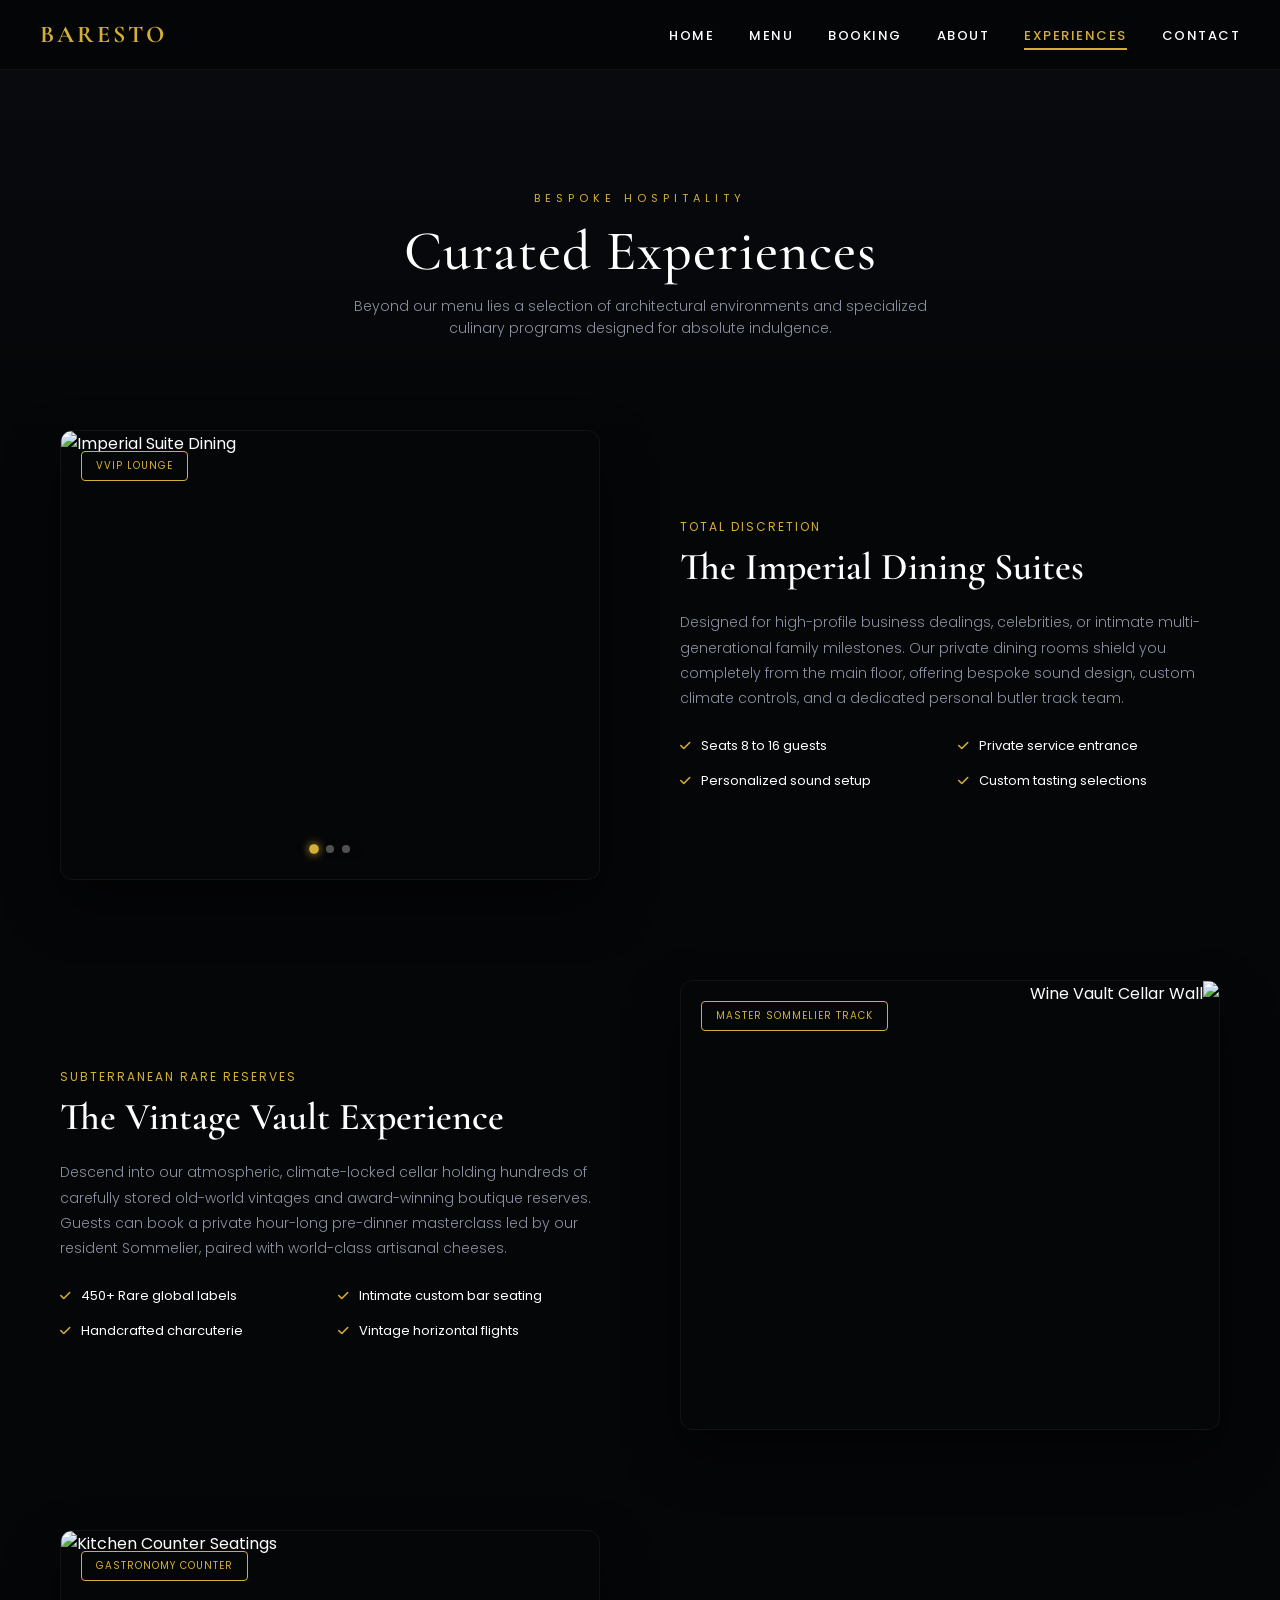
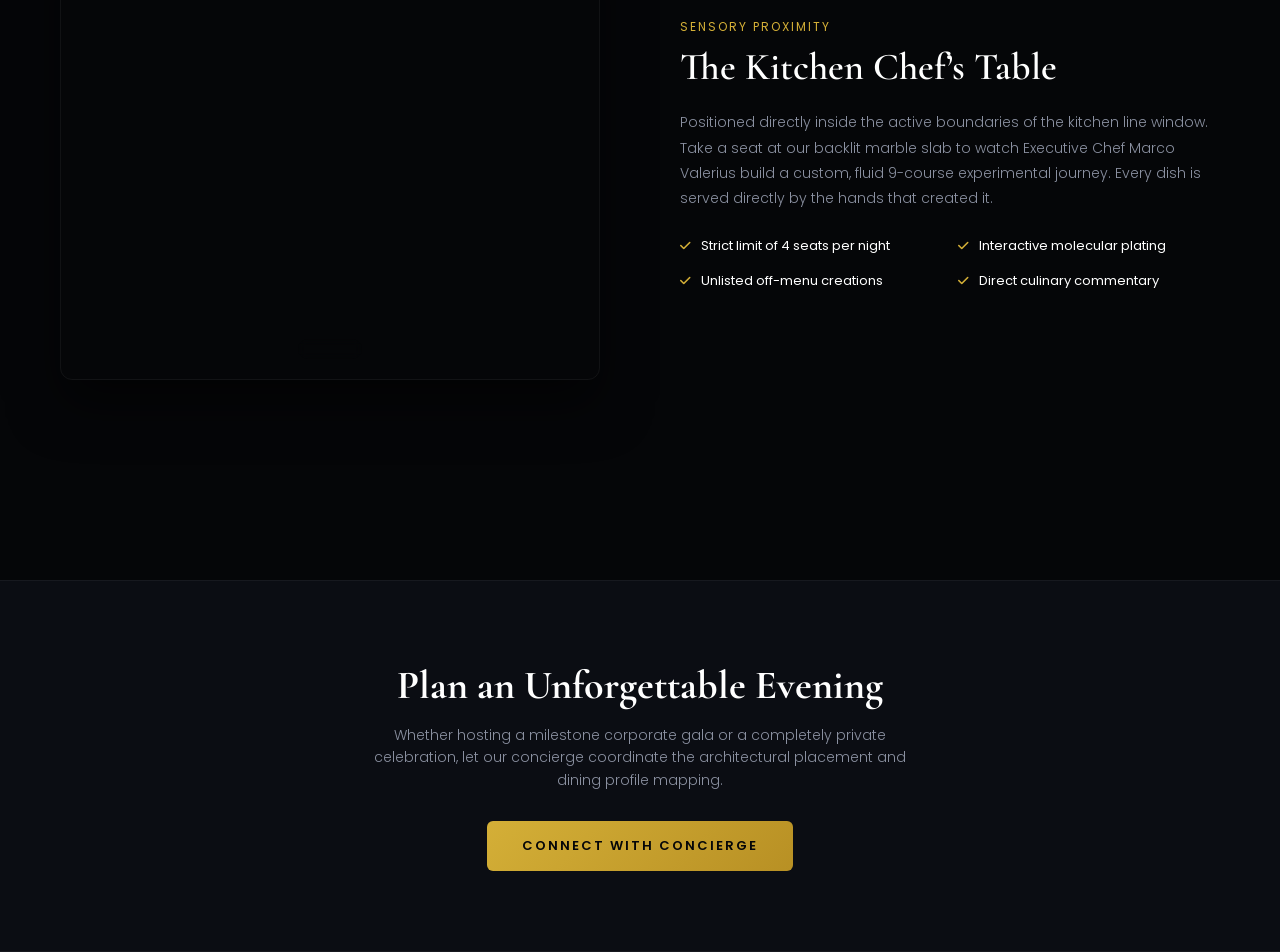
==== experiences.html @ 28021bef "Fix: Organized architecture into css and js folders" ====
<!DOCTYPE html>
<html lang="en">
<head>
    <meta charset="UTF-8">
    <meta name="viewport" content="width=device-width, initial-scale=1.0">
    <title>BARESTO | Curated Experiences & Private Venues</title>
    <link rel="stylesheet" href="css/style.css">
    <link href="https://fonts.googleapis.com/css2?family=Cormorant+Garamond:wght@400;500;600;700&family=Poppins:wght@300;400;500;600&display=swap" rel="stylesheet">
    <link rel="stylesheet" href="https://cdnjs.cloudflare.com/ajax/libs/font-awesome/6.5.0/css/all.min.css">
    
    <style>
        :root {
            --gold: #d4af37;
            --gold-dark: #b89024;
            --dark-bg: #050608;
            --card-bg: #10121a;
            --text-gray: #8a90a0;
            --border-color: rgba(255, 255, 255, 0.05);
        }

        * { margin: 0; padding: 0; box-sizing: border-box; }
        body { background-color: var(--dark-bg); font-family: 'Poppins', sans-serif; color: #ffffff; overflow-x: hidden; }

        /* ===== GLOBAL NAVIGATION BAR ===== */
        .luxury-navbar {
            position: fixed;
            top: 0; left: 0; width: 100%;
            padding: 20px 40px;
            display: flex; justify-content: space-between; align-items: center;
            background: rgba(5, 6, 8, 0.95);
            backdrop-filter: blur(10px);
            border-bottom: 1px solid var(--border-color);
            z-index: 100;
        }
        .logo {
            font-family: 'Cormorant Garamond', serif;
            font-size: 24px; font-weight: 700; letter-spacing: 3px;
            color: var(--gold); text-transform: uppercase; text-decoration: none;
        }
        .nav-links { display: flex; gap: 35px; list-style: none; }
        .nav-links a {
            color: #ffffff; text-decoration: none; font-size: 13px;
            letter-spacing: 1.5px; text-transform: uppercase; transition: color 0.3s;
        }
        .nav-links a:hover, .nav-links a.active { color: var(--gold); }

        /* ===== EXPERIENCES HERO BANNER ===== */
        .exp-hero {
            padding: 190px 20px 90px 20px;
            text-align: center;
            background: linear-gradient(to bottom, rgba(16, 18, 26, 0.4), var(--dark-bg));
        }
        .exp-hero span { color: var(--gold); font-size: 11px; text-transform: uppercase; letter-spacing: 5px; display: block; margin-bottom: 10px; }
        .exp-hero h1 { font-family: 'Cormorant Garamond', serif; font-size: 56px; font-weight: 500; letter-spacing: 1px; }
        .exp-hero p { color: var(--text-gray); font-size: 14px; max-width: 600px; margin: 10px auto 0 auto; line-height: 1.6; font-weight: 300; }

        /* ===== VENUES GRAPH MATRIX AREA ===== */
        .exp-showcase-container { max-width: 1200px; margin: 0 auto; padding: 0 20px 100px 20px; }
        
        .exp-row { display: grid; grid-template-columns: 1fr 1fr; gap: 80px; align-items: center; margin-bottom: 100px; }
        .exp-row:nth-child(even) { direction: rtl; } 
        .exp-row:nth-child(even) .exp-text-block { direction: ltr; } 

        /* ===== INDEPENDENT AUTO CAROUSEL PLATFORM LAYOUT ===== */
        .mini-carousel-container { 
            position: relative; 
            border-radius: 12px; 
            overflow: hidden; 
            border: 1px solid var(--border-color); 
            box-shadow: 0 25px 50px rgba(0,0,0,0.5); 
            width: 100%;
            height: 450px;
        }
        
        .carousel-track { width: 100%; height: 100%; position: relative; }
        
        .slide-item {
            position: absolute; top: 0; left: 0; width: 100%; height: 100%;
            object-fit: cover; opacity: 0; visibility: hidden;
            transition: opacity 0.8s cubic-bezier(0.25, 0.46, 0.45, 0.94), visibility 0.8s;
            z-index: 1;
        }
        .slide-item.active { opacity: 1; visibility: visible; z-index: 2; }
        
        .exp-meta-badge { 
            position: absolute; top: 20px; left: 20px; 
            background: rgba(5,6,8,0.9); border: 1px solid var(--gold); 
            color: var(--gold); font-size: 10px; text-transform: uppercase; 
            padding: 6px 14px; border-radius: 4px; letter-spacing: 1px; z-index: 5;
        }

        .carousel-dots-group {
            position: absolute; bottom: 20px; left: 50%; transform: translateX(-50%);
            z-index: 5; display: flex; gap: 8px; background: rgba(5, 6, 8, 0.4);
            padding: 6px 12px; border-radius: 20px; backdrop-filter: blur(4px);
        }
        .indicator-dot { width: 8px; height: 8px; background: rgba(255, 255, 255, 0.3); border-radius: 50%; cursor: pointer; transition: all 0.3s; }
        .indicator-dot.active { background: var(--gold); transform: scale(1.2); box-shadow: 0 0 8px var(--gold); }

        /* ===== CONTENT TEXT STYLING ===== */
        .exp-text-block span { color: var(--gold); font-size: 12px; text-transform: uppercase; letter-spacing: 2px; display: block; margin-bottom: 8px; }
        .exp-text-block h2 { font-family: 'Cormorant Garamond', serif; font-size: 38px; font-weight: 600; margin-bottom: 20px; }
        .exp-text-block p { color: var(--text-gray); font-size: 14px; line-height: 1.8; margin-bottom: 25px; font-weight: 300; }
        
        .exp-features-list { list-style: none; display: grid; grid-template-columns: 1fr 1fr; gap: 15px; }
        .exp-features-list li { font-size: 13px; color: #ffffff; display: flex; align-items: center; gap: 10px; }
        .exp-features-list li i { color: var(--gold); font-size: 12px; }

        /* ===== CONCIERGE BANNER ===== */
        .concierge-cta-banner { background: #0b0d13; border-top: 1px solid var(--border-color); border-bottom: 1px solid var(--border-color); padding: 80px 20px; text-align: center; }
        .concierge-cta-banner h2 { font-family: 'Cormorant Garamond', serif; font-size: 40px; margin-bottom: 15px; }
        .concierge-cta-banner p { color: var(--text-gray); font-size: 14px; max-width: 550px; margin: 0 auto 30px auto; font-weight: 300; line-height: 1.6; }
        .concierge-btn { display: inline-block; background: linear-gradient(135deg, var(--gold), var(--gold-dark)); color: #050608; text-decoration: none; padding: 15px 35px; border-radius: 6px; font-size: 13px; font-weight: 600; text-transform: uppercase; letter-spacing: 2px; transition: all 0.3s ease; }
        .concierge-btn:hover { transform: translateY(-3px); box-shadow: 0 10px 25px rgba(212,175,55,0.3); }

        @media (max-width: 992px) {
            .exp-row, .exp-row:nth-child(even) { grid-template-columns: 1fr; gap: 40px; direction: ltr; }
            .mini-carousel-container { height: 350px; }
        }
    </style>
</head>
<body>

    <nav class="luxury-navbar">
        <a href="home.html" class="logo">BARESTO</a>
        <ul class="nav-links">
            <li><a href="home.html">Home</a></li>
            <li><a href="menu.html">Menu</a></li>
            <li><a href="booking.html">Booking</a></li>
            <li><a href="about.html">About</a></li>
            <li><a href="experiences.html" class="active">Experiences</a></li>
            <li><a href="contact.html">Contact</a></li>
        </ul>
    </nav>

    <header class="exp-hero">
        <span>Bespoke Hospitality</span>
        <h1>Curated Experiences</h1>
        <p>Beyond our menu lies a selection of architectural environments and specialized culinary programs designed for absolute indulgence.</p>
    </header>

    <main class="exp-showcase-container">
        
        <div class="exp-row" id="rowSuite">
            <div class="mini-carousel-container" data-speed="3000">
                <div class="carousel-track">
                    <img src="https://images.unsplash.com/photo-1543007630-9710e4a00a20?q=80&w=600" alt="Imperial Suite Dining" class="slide-item active">
                    <img src="https://images.unsplash.com/photo-1517248135467-4c7edcad34c4?q=80&w=600" alt="Imperial Suite Lounge Area" class="slide-item">
                    <img src="https://images.unsplash.com/photo-1578474846511-04ba529f0b88?q=80&w=600" alt="Imperial Suite Butler Station" class="slide-item">
                </div>
                <div class="carousel-dots-group">
                    <span class="indicator-dot active"></span>
                    <span class="indicator-dot"></span>
                    <span class="indicator-dot"></span>
                </div>
                <div class="exp-meta-badge">VVIP Lounge</div>
            </div>
            <div class="exp-text-block">
                <span>Total Discretion</span>
                <h2>The Imperial Dining Suites</h2>
                <p>Designed for high-profile business dealings, celebrities, or intimate multi-generational family milestones. Our private dining rooms shield you completely from the main floor, offering bespoke sound design, custom climate controls, and a dedicated personal butler track team.</p>
                <ul class="exp-features-list">
                    <li><i class="fa-solid fa-check"></i> Seats 8 to 16 guests</li>
                    <li><i class="fa-solid fa-check"></i> Private service entrance</li>
                    <li><i class="fa-solid fa-check"></i> Personalized sound setup</li>
                    <li><i class="fa-solid fa-check"></i> Custom tasting selections</li>
                </ul>
            </div>
        </div>

        <div class="exp-row" id="rowVault">
            <div class="mini-carousel-container" data-speed="3200">
                <div class="carousel-track">
                    <img src="https://images.unsplash.com/photo-1560624052-449f5ddf0c31?q=80&w=600&auto=format&fit=crop" alt="Wine Vault Cellar Wall" class="slide-item active">
                    <img src="https://images.unsplash.com/photo-1528255671579-01b9e182ed1d?q=80&w=600&auto=format&fit=crop" alt="Wine Pouring Close-up" class="slide-item">
                    <img src="https://images.unsplash.com/photo-1510812431401-41d2bd2722f3?q=80&w=600&auto=format&fit=crop" alt="Wine Tasting Setup" class="slide-item">
                </div>
                <div class="carousel-dots-group">
                    <span class="indicator-dot active"></span>
                    <span class="indicator-dot"></span>
                    <span class="indicator-dot"></span>
                </div>
                <div class="exp-meta-badge">Master Sommelier Track</div>
            </div>
            <div class="exp-text-block">
                <span>Subterranean Rare Reserves</span>
                <h2>The Vintage Vault Experience</h2>
                <p>Descend into our atmospheric, climate-locked cellar holding hundreds of carefully stored old-world vintages and award-winning boutique reserves. Guests can book a private hour-long pre-dinner masterclass led by our resident Sommelier, paired with world-class artisanal cheeses.</p>
                <ul class="exp-features-list">
                    <li><i class="fa-solid fa-check"></i> 450+ Rare global labels</li>
                    <li><i class="fa-solid fa-check"></i> Intimate custom bar seating</li>
                    <li><i class="fa-solid fa-check"></i> Handcrafted charcuterie</li>
                    <li><i class="fa-solid fa-check"></i> Vintage horizontal flights</li>
                </ul>
            </div>
        </div>

        <div class="exp-row" id="rowChef">
            <div class="mini-carousel-container" data-speed="3400">
                <div class="carousel-track">
                    <img src="https://images.unsplash.com/photo-1559339352-11d035aa65de?q=80&w=600" alt="Kitchen Counter Seatings" class="slide-item active">
                    <img src="https://images.unsplash.com/photo-1600565193348-f74bd3c7ccdf?q=80&w=600" alt="Chef Preparing Plating" class="slide-item">
                    <img src="https://images.unsplash.com/photo-1577219491135-ce391730fb2c?q=80&w=600" alt="Finishing Fine Dining Details" class="slide-item">
                </div>
                <div class="carousel-dots-group">
                    <span class="indicator-dot active"></span>
                    <span class="indicator-dot"></span>
                    <span class="indicator-dot"></span>
                </div>
                <div class="exp-meta-badge">Gastronomy Counter</div>
            </div>
            <div class="exp-text-block">
                <span>Sensory Proximity</span>
                <h2>The Kitchen Chef’s Table</h2>
                <p>Positioned directly inside the active boundaries of the kitchen line window. Take a seat at our backlit marble slab to watch Executive Chef Marco Valerius build a custom, fluid 9-course experimental journey. Every dish is served directly by the hands that created it.</p>
                <ul class="exp-features-list">
                    <li><i class="fa-solid fa-check"></i> Strict limit of 4 seats per night</li>
                    <li><i class="fa-solid fa-check"></i> Interactive molecular plating</li>
                    <li><i class="fa-solid fa-check"></i> Unlisted off-menu creations</li>
                    <li><i class="fa-solid fa-check"></i> Direct culinary commentary</li>
                </ul>
            </div>
        </div>

    </main>

    <section class="concierge-cta-banner">
        <h2>Plan an Unforgettable Evening</h2>
        <p>Whether hosting a milestone corporate gala or a completely private celebration, let our concierge coordinate the architectural placement and dining profile mapping.</p>
        <a href="contact.html" class="concierge-btn">Connect With Concierge</a>
    </section>

    <script>
        document.addEventListener("DOMContentLoaded", function() {
            const containerModules = document.querySelectorAll('.mini-carousel-container');

            containerModules.forEach((box) => {
                const trackSlides = box.querySelectorAll('.slide-item');
                const paginationDots = box.querySelectorAll('.indicator-dot');
                const loopSpeed = parseInt(box.getAttribute('data-speed')) || 3000;
                
                let activeTrackIndex = 0;
                let lifecycleTimer = null;

                function transitionToNextSlide() {
                    trackSlides[activeTrackIndex].classList.remove('active');
                    paginationDots[activeTrackIndex].classList.remove('active');

                    activeTrackIndex = (activeTrackIndex + 1) % trackSlides.length;

                    trackSlides[activeTrackIndex].classList.add('active');
                    paginationDots[activeTrackIndex].classList.add('active');
                }

                function initiateCycleLoop() {
                    if (!lifecycleTimer) {
                        lifecycleTimer = setInterval(transitionToNextSlide, loopSpeed);
                    }
                }

                function haltCycleLoop() {
                    if (lifecycleTimer) {
                        clearInterval(lifecycleTimer);
                        lifecycleTimer = null;
                    }
                }

                // Bind Event listeners for hover management
                box.addEventListener('mouseenter', haltCycleLoop);
                box.addEventListener('mouseleave', initiateCycleLoop);

                // Initialize Click Actions on Dot Indicators
                paginationDots.forEach((dot, clickIndex) => {
                    dot.addEventListener('click', () => {
                        haltCycleLoop();
                        
                        trackSlides[activeTrackIndex].classList.remove('active');
                        paginationDots[activeTrackIndex].classList.remove('active');

                        activeTrackIndex = clickIndex;

                        trackSlides[activeTrackIndex].classList.add('active');
                        paginationDots[activeTrackIndex].classList.add('active');
                        
                        initiateCycleLoop();
                    });
                });

                // Fire up engine instance
                initiateCycleLoop();
            });
        });
    </script>
</body>
</html>
---- css/style.css ----
:root {
    --gold: #D4AF37;
    --gold-light: #F7E27C;
    --dark: #0B0C10;
    --dark2: #12141A;
    --text: #F5F5F5;
    --gray: #B8B8B8;
}

* {
    margin: 0;
    padding: 0;
    box-sizing: border-box;
    font-family: 'Poppins', sans-serif;
}

html {
    scroll-behavior: smooth;
}

body {
    background: var(--dark);
    color: var(--text);
    overflow-x: hidden;
}

/* ===== FIXED REALISTIC NAVBAR ===== */
.main-header {
    position: fixed;
    top: 0;
    left: 0;
    width: 100%;
    z-index: 1000;
    background: rgba(11, 12, 16, 0.75);
    backdrop-filter: blur(20px);
    -webkit-backdrop-filter: blur(20px);
    border-bottom: 1px solid rgba(255, 255, 255, 0.06);
    transition: all 0.4s ease;
}

.navbar {
    display: flex;
    justify-content: space-between;
    align-items: center;
    max-width: 1400px;
    margin: 0 auto;
    padding: 15px 40px;
}

.logo {
    font-family: 'Great Vibes', cursive;
    font-size: 38px;
    color: var(--gold);
    letter-spacing: 1px;
    text-decoration: none;
}

.nav-links {
    display: flex;
    gap: 35px;
    list-style: none;
}

.nav-links a {
    text-decoration: none;
    color: var(--gray);
    font-size: 13px;
    font-weight: 500;
    text-transform: uppercase;
    letter-spacing: 1.5px;
    position: relative;
    transition: color 0.3s ease;
}

.nav-links a:hover, .nav-links a.active {
    color: var(--gold);
}

.nav-links a::after {
    content: '';
    position: absolute;
    left: 0;
    bottom: -5px;
    width: 0;
    height: 2px;
    background: var(--gold);
    transition: width 0.3s ease;
}

.nav-links a:hover::after, .nav-links a.active::after {
    width: 100%;
}

.nav-icons {
    display: flex;
    align-items: center;
    gap: 25px;
}

.icon-link {
    color: var(--text);
    font-size: 16px;
    transition: transform 0.3s ease, color 0.3s ease;
}

.icon-link:hover {
    color: var(--gold);
    transform: translateY(-2px);
}

/* SEARCH FIELD UPGRADE */
.search-group {
    display: flex;
    align-items: center;
    position: relative;
}

.search-input {
    height: 38px;
    width: 180px;
    padding: 0 15px 0 38px;
    background: rgba(255, 255, 255, 0.05);
    border: 1px solid rgba(255, 255, 255, 0.1);
    border-radius: 30px;
    color: white;
    font-size: 12px;
    transition: all 0.3s ease;
}

.search-input:focus {
    width: 240px;
    border-color: var(--gold);
    background: rgba(255, 255, 255, 0.09);
    outline: none;
}

.search-icon {
    position: absolute;
    left: 14px;
    fill: var(--gray);
    width: 14px;
    height: 14px;
    pointer-events: none;
}

/* ===== HIGH-END AUTOMATIC SLIDER SYSTEM ===== */
.hero-slider {
    position: relative;
    width: 100%;
    height: 100vh;
    overflow: hidden;
    background: #000;
}

.slide {
    position: absolute;
    inset: 0;
    background-size: cover;
    background-position: center;
    display: flex;
    align-items: center;
    justify-content: center;
    z-index: 1;
    opacity: 0;
    /* Luxury, seamless slow dissolve curve execution */
    transform: scale(1.08);
    transition: transform 1.8s ease-in-out, opacity 1.5s ease-in-out;
}

/* Structural activation variables */
.slide.active {
    z-index: 2;
    opacity: 1;
    transform: scale(1);
}

.hero-content {
    text-align: center;
    max-width: 900px;
    padding: 0 20px;
}

/* Sequential element entry animation paths */
.hero-content h3, 
.hero-content h1, 
.hero-content p, 
.hero-content .buttons {
    opacity: 0;
    transform: translateY(30px);
    transition: transform 1.2s cubic-bezier(0.25, 1, 0.5, 1), 
                opacity 1.2s cubic-bezier(0.25, 1, 0.5, 1);
}

.slide.active .hero-content h3 { opacity: 1; transform: translateY(0); transition-delay: 0.4s; }
.slide.active .hero-content h1 { opacity: 1; transform: translateY(0); transition-delay: 0.6s; }
.slide.active .hero-content p  { opacity: 1; transform: translateY(0); transition-delay: 0.8s; }
.slide.active .buttons         { opacity: 1; transform: translateY(0); transition-delay: 1s; }

/* HERO CTA BUTTON PARAMETERS */
/* ===== FIXED HERO CTA BUTTONS & CONTAINER LAYOUT ===== */
.buttons {
    display: flex;
    justify-content: center;
    gap: 20px;
    margin-top: 25px; /* Clean, professional spacing right under the description paragraph */
}

.btn {
    padding: 14px 36px;
    border-radius: 30px;
    text-decoration: none;
    font-size: 13px;
    font-weight: 600;
    text-transform: uppercase;
    letter-spacing: 1px;
    transition: all 0.3s ease;
    display: inline-block; /* Ensures correct padding rendering inside the flex row container */
}

.btn.primary {
    background: linear-gradient(135deg, var(--gold), var(--gold-light));
    color: #000;
}

.btn.primary:hover {
    transform: translateY(-3px);
    box-shadow: 0 10px 20px rgba(212,175,55,0.3);
}

.btn.secondary {
    border: 1px solid var(--gold);
    color: #fff;
}

.btn.secondary:hover {
    background: var(--gold);
    color: #000;
    transform: translateY(-3px);
}

/* ===== SIGNATURE MENU PREVIEW ===== */
.menu-section {
    padding: 100px 40px;
    text-align: center;
    background: var(--dark2);
}

.section-title {
    font-family: 'Cormorant Garamond', serif;
    font-size: 42px;
    color: var(--gold);
    margin-bottom: 5px;
}

.section-subtitle {
    color: var(--gray);
    font-size: 15px;
    margin-bottom: 50px;
    font-style: italic;
}

.menu-grid {
    display: grid;
    grid-template-columns: repeat(auto-fit, minmax(300px, 1fr));
    gap: 30px;
    max-width: 1200px;
    margin: 0 auto;
}

/* REFINED INTERACTIVE MENU CARD SYSTEM */
.card {
    background: #181b24;
    border-radius: 15px;
    overflow: hidden;
    border: 1px solid rgba(255,255,255,0.03);
    box-shadow: 0 15px 35px rgba(0,0,0,0.4);
    cursor: pointer;
    transition: transform 0.4s cubic-bezier(0.165, 0.84, 0.44, 1), border-color 0.4s ease;
}

.card-img-wrapper {
    position: relative;
    width: 100%;
    height: 240px;
    overflow: hidden;
}

.card-img-wrapper img {
    width: 100%;
    height: 100%;
    object-fit: cover;
    transition: transform 0.6s ease;
}

.img-overlay {
    position: absolute;
    inset: 0;
    background: rgba(0,0,0,0.4);
    display: flex;
    justify-content: center;
    align-items: center;
    opacity: 0;
    color: #fff;
    font-size: 20px;
    transition: opacity 0.3s ease;
}

.card:hover {
    transform: translateY(-8px);
    border-color: var(--gold);
}

.card:hover .card-img-wrapper img {
    transform: scale(1.08);
}

.card:hover .img-overlay {
    opacity: 1;
}

.card-body {
    padding: 25px;
    text-align: left;
}

.card-body h3 {
    font-size: 20px;
    color: #fff;
    margin-bottom: 8px;
    font-weight: 500;
}

.card-body p {
    font-size: 13px;
    color: var(--gray);
    line-height: 1.5;
    margin-bottom: 15px;
}

.card-body span {
    font-size: 18px;
    font-weight: 600;
    color: var(--gold);
}

/* ===== FLOATING RESERVE CTA KEY BUTTON ===== */
.book-btn {
    position: fixed;
    bottom: 30px;
    right: 30px;
    background: linear-gradient(135deg, var(--gold), var(--gold-light));
    color: black;
    padding: 14px 28px;
    border-radius: 50px;
    font-size: 13px;
    font-weight: 600;
    text-transform: uppercase;
    letter-spacing: 0.5px;
    cursor: pointer;
    box-shadow: 0 10px 30px rgba(212,175,55,0.3);
    transition: all 0.3s cubic-bezier(0.175, 0.885, 0.32, 1.275);
    z-index: 99;
}

.book-btn:hover {
    transform: scale(1.06) translateY(-2px);
}

/* ===== RESERVATION BOX MODAL LAYER ===== */
.overlay {
    position: fixed;
    inset: 0;
    background: rgba(0,0,0,0.7);
    backdrop-filter: blur(8px);
    -webkit-backdrop-filter: blur(8px);
    opacity: 0;
    visibility: hidden;
    transition: all 0.4s ease;
    z-index: 1001;
}

.overlay.active {
    opacity: 1;
    visibility: visible;
}

.modal {
    position: fixed;
    top: 50%;
    left: 50%;
    transform: translate(-50%, -45%) scale(0.9);
    background: #14171f;
    border: 1px solid rgba(212,175,55,0.2);
    padding: 40px;
    width: 100%;
    max-width: 420px;
    border-radius: 20px;
    box-shadow: 0 25px 50px rgba(0,0,0,0.6);
    opacity: 0;
    visibility: hidden;
    transition: all 0.4s cubic-bezier(0.165, 0.84, 0.44, 1);
    z-index: 1002;
    text-align: center;
}

.modal.active {
    opacity: 1;
    visibility: visible;
    transform: translate(-50%, -50%) scale(1);
}

.modal h2 {
    font-family: 'Cormorant Garamond', serif;
    font-size: 32px;
    color: var(--gold);
    margin-bottom: 5px;
}

.modal input, .modal select {
    width: 100%;
    padding: 14px 18px;
    margin: 10px 0;
    border: 1px solid rgba(255,255,255,0.08);
    outline: none;
    border-radius: 8px;
    background: rgba(0,0,0,0.25);
    color: white;
    font-size: 13px;
    transition: border-color 0.3s;
}

.modal input:focus, .modal select:focus {
    border-color: var(--gold);
}

.modal button {
    width: 100%;
    padding: 14px;
    margin-top: 15px;
    background: linear-gradient(135deg, var(--gold), var(--gold-light));
    border: none;
    color: black;
    font-weight: 600;
    border-radius: 8px;
    text-transform: uppercase;
    font-size: 12px;
    letter-spacing: 1px;
    cursor: pointer;
    transition: all 0.3s;
}

.modal button:hover {
    filter: brightness(1.1);
}

.close {
    position: absolute;
    top: 15px;
    right: 20px;
    font-size: 28px;
    cursor: pointer;
    color: var(--gray);
    transition: color 0.2s;
}

.close:hover { color: #fff; }

/* ===== MEDIA GALLERY LIGHTBOX ===== */
.lightbox {
    position: fixed;
    inset: 0;
    background: rgba(4, 5, 7, 0.95);
    display: flex;
    justify-content: center;
    align-items: center;
    opacity: 0;
    visibility: hidden;
    transition: all 0.4s ease;
    z-index: 2000;
}

.lightbox.active {
    opacity: 1;
    visibility: visible;
}

.lightbox-content {
    max-width: 800px;
    width: 90%;
    background: #12141a;
    border-radius: 12px;
    overflow: hidden;
    box-shadow: 0 30px 60px rgba(0,0,0,0.7);
    transform: scale(0.9);
    transition: transform 0.4s cubic-bezier(0.165, 0.84, 0.44, 1);
}

.lightbox.active .lightbox-content {
    transform: scale(1);
}

.lightbox-content img {
    width: 100%;
    max-height: 500px;
    object-fit: cover;
}

.lightbox-caption {
    padding: 25px;
    background: #12141a;
    border-top: 1px solid rgba(255,255,255,0.05);
}

.lightbox-title {
    font-family: 'Cormorant Garamond', serif;
    color: var(--gold);
    font-size: 28px;
    margin-bottom: 6px;
}

.lightbox-desc {
    color: var(--gray);
    font-size: 14px;
    line-height: 1.5;
}

.lightbox-close {
    position: absolute;
    top: 25px;
    right: 35px;
    color: white;
    font-size: 36px;
    cursor: pointer;
}
/* ===== BUTTON TRANSITIONS & LAYER HOVERS ===== */
.buttons {
    display: flex;
    gap: 20px;
    justify-content: center;
    margin-top: 30px;
}

.btn {
    position: relative;
    padding: 14px 32px;
    font-family: 'Poppins', sans-serif;
    font-size: 13px;
    font-weight: 600;
    text-transform: uppercase;
    letter-spacing: 2px;
    text-decoration: none;
    border-radius: 50px;
    transition: all 0.4s cubic-bezier(0.25, 0.8, 0.25, 1);
    overflow: hidden;
    z-index: 1;
}

/* Primary Button (Filled Gold Style) */
.btn.primary {
    background: linear-gradient(135deg, var(--gold), #b89021);
    color: #000000;
    border: 2px solid transparent;
    box-shadow: 0 4px 15px rgba(212, 175, 55, 0.2);
}

.btn.primary:hover {
    transform: translateY(-3px);
    box-shadow: 0 8px 25px rgba(212, 175, 55, 0.4);
    filter: brightness(1.1);
}

/* Secondary Button (Sleek Outline Style) */
.btn.secondary {
    background: transparent;
    color: #ffffff;
    border: 2px solid rgba(212, 175, 55, 0.4);
}

.btn.secondary:hover {
    color: #000000;
    border-color: var(--gold);
    transform: translateY(-3px);
    background: var(--gold);
    box-shadow: 0 8px 25px rgba(212, 175, 55, 0.3);
}

/* ===== MODERN POP-UP OVERLAY STYLE ===== */
.overlay {
    position: fixed;
    top: 0;
    left: 0;
    width: 100%;
    height: 100%;
    background: rgba(11, 12, 16, 0.6);
    backdrop-filter: blur(8px); /* Blurs out the main background for focus */
    -webkit-backdrop-filter: blur(8px);
    opacity: 0;
    visibility: hidden;
    transition: all 0.4s ease;
    z-index: 9998;
}

.overlay.active {
    opacity: 1;
    visibility: visible;
}

/* Luxury Modal Structure */
.modal {
    position: fixed;
    top: 50%;
    left: 50%;
    transform: translate(-50%, -45%) scale(0.95);
    background: #14171f;
    border: 1px solid rgba(212, 175, 55, 0.2);
    padding: 50px 40px;
    width: 90%;
    max-width: 460px;
    border-radius: 24px;
    box-shadow: 0 30px 70px rgba(0, 0, 0, 0.8);
    opacity: 0;
    visibility: hidden;
    transition: all 0.4s cubic-bezier(0.4, 0, 0.2, 1);
    z-index: 9999;
}

.modal.active {
    opacity: 1;
    visibility: visible;
    transform: translate(-50%, -50%) scale(1);
}
/* ===== MODERN TOAST NOTIFICATION CARD ===== */
.premium-toast {
    position: fixed;
    top: 30px;
    right: -400px; /* Hidden off-screen initially */
    background: #10121a;
    border-left: 4px solid #d4af37; /* Luxury Gold accent border */
    border-top: 1px solid rgba(255, 255, 255, 0.08);
    border-right: 1px solid rgba(255, 255, 255, 0.08);
    border-bottom: 1px solid rgba(255, 255, 255, 0.08);
    padding: 16px 24px;
    border-radius: 4px;
    box-shadow: 0 20px 40px rgba(0, 0, 0, 0.6);
    display: flex;
    align-items: center;
    gap: 14px;
    z-index: 1000;
    transition: right 0.5s cubic-bezier(0.175, 0.885, 0.32, 1.275);
}

.premium-toast.show {
    right: 30px; /* Smooth slide-in position */
}

.toast-icon {
    font-size: 20px;
    color: #d4af37;
    animation: pulseIcon 2s infinite ease-in-out;
}

.toast-content h4 {
    font-family: 'Cormorant Garamond', serif;
    font-size: 18px;
    color: #ffffff;
    font-weight: 600;
    letter-spacing: 0.5px;
}

.toast-content p {
    font-size: 12px;
    color: #c0c5d5;
    margin-top: 2px;
}

@keyframes pulseIcon {
    0%, 100% { transform: scale(1); opacity: 1; }
    50% { transform: scale(1.15); opacity: 0.8; }
}
/* Custom Profile Dropdown Configurations */
.profile-dropdown-menu {
    position: absolute;
    top: 45px;
    right: 0;
    background: #10121a;
    border: 1px solid rgba(212, 175, 55, 0.2);
    border-radius: 6px;
    width: 160px;
    display: none;
    flex-direction: column;
    box-shadow: 0 10px 30px rgba(0,0,0,0.5);
    overflow: hidden;
    z-index: 500;
}

.profile-dropdown-menu.active {
    display: flex;
}

.profile-dropdown-menu a {
    padding: 12px 16px;
    color: #c0c5d5 !important;
    font-size: 13px !important;
    text-decoration: none;
    display: flex;
    align-items: center;
    gap: 10px;
    transition: background 0.3s, color 0.3s;
}

.profile-dropdown-menu a:hover {
    background: rgba(212, 175, 55, 0.1);
    color: #d4af37 !important;
}
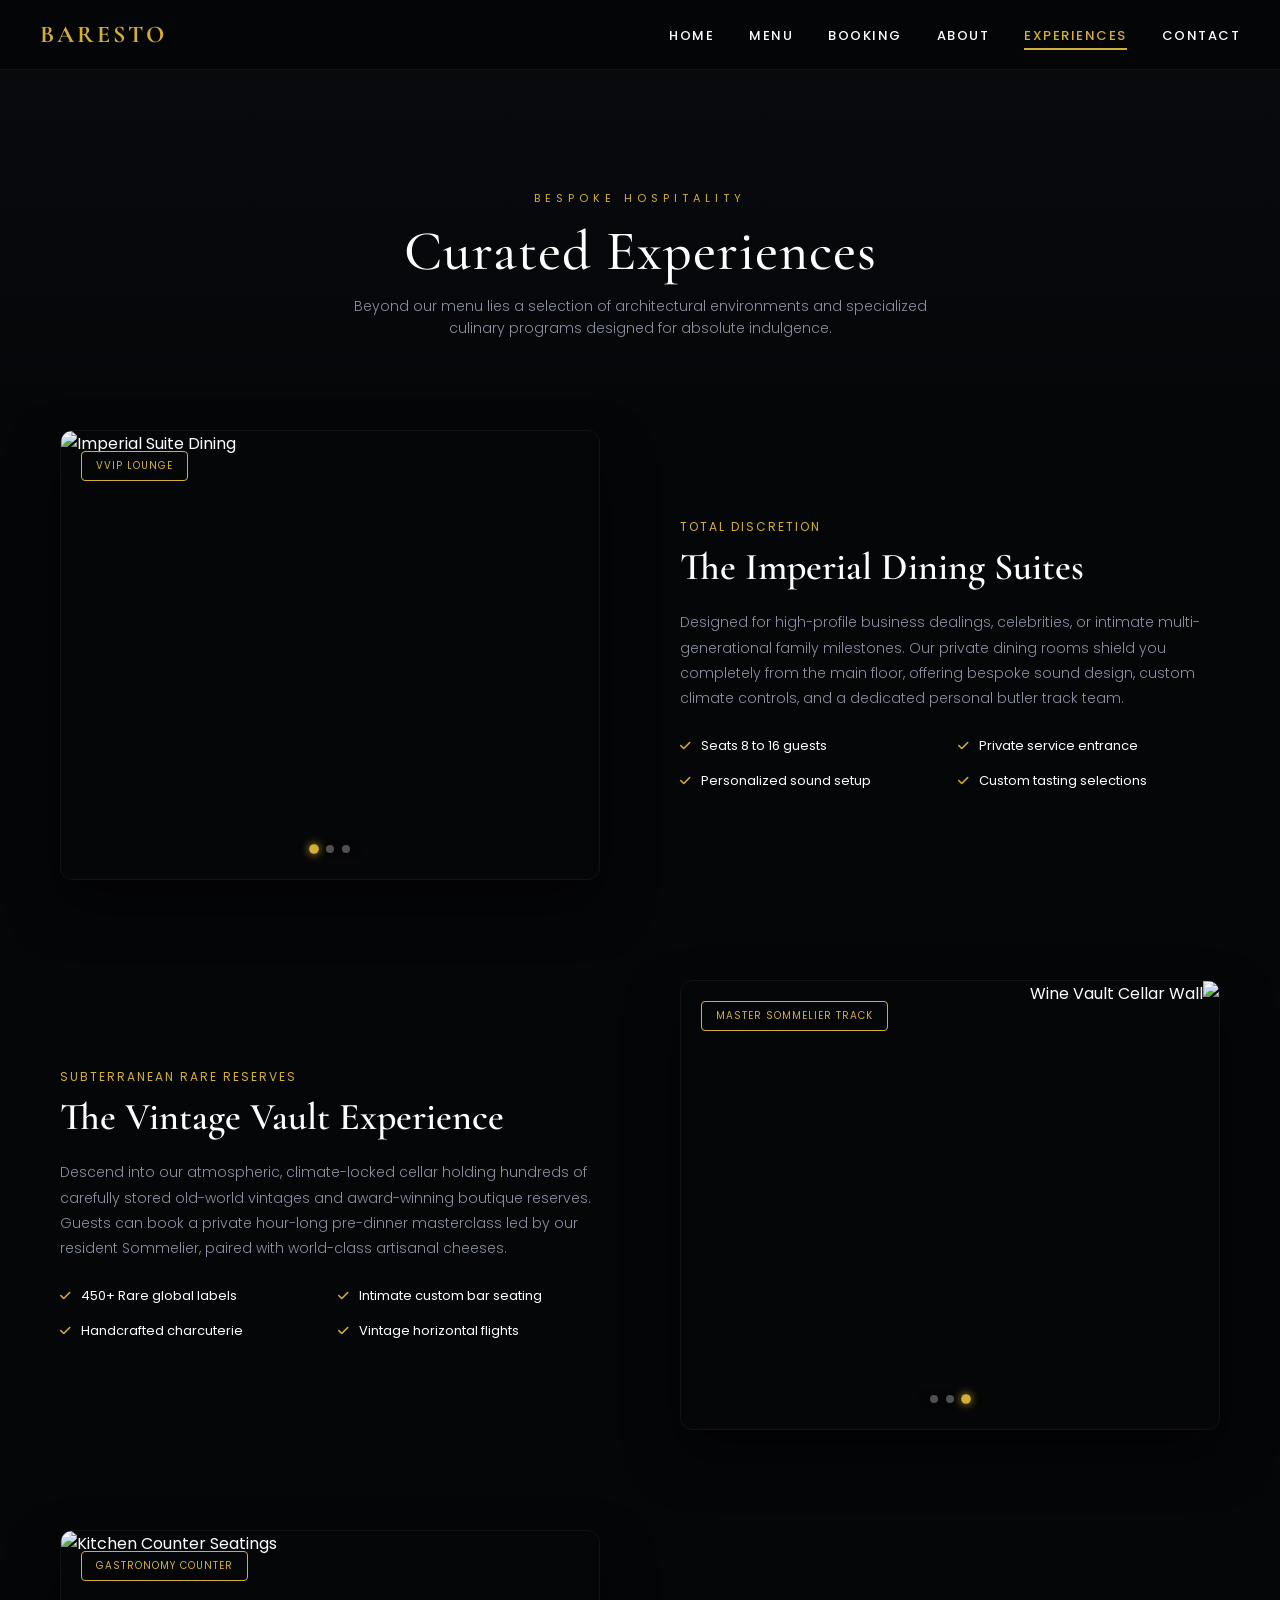
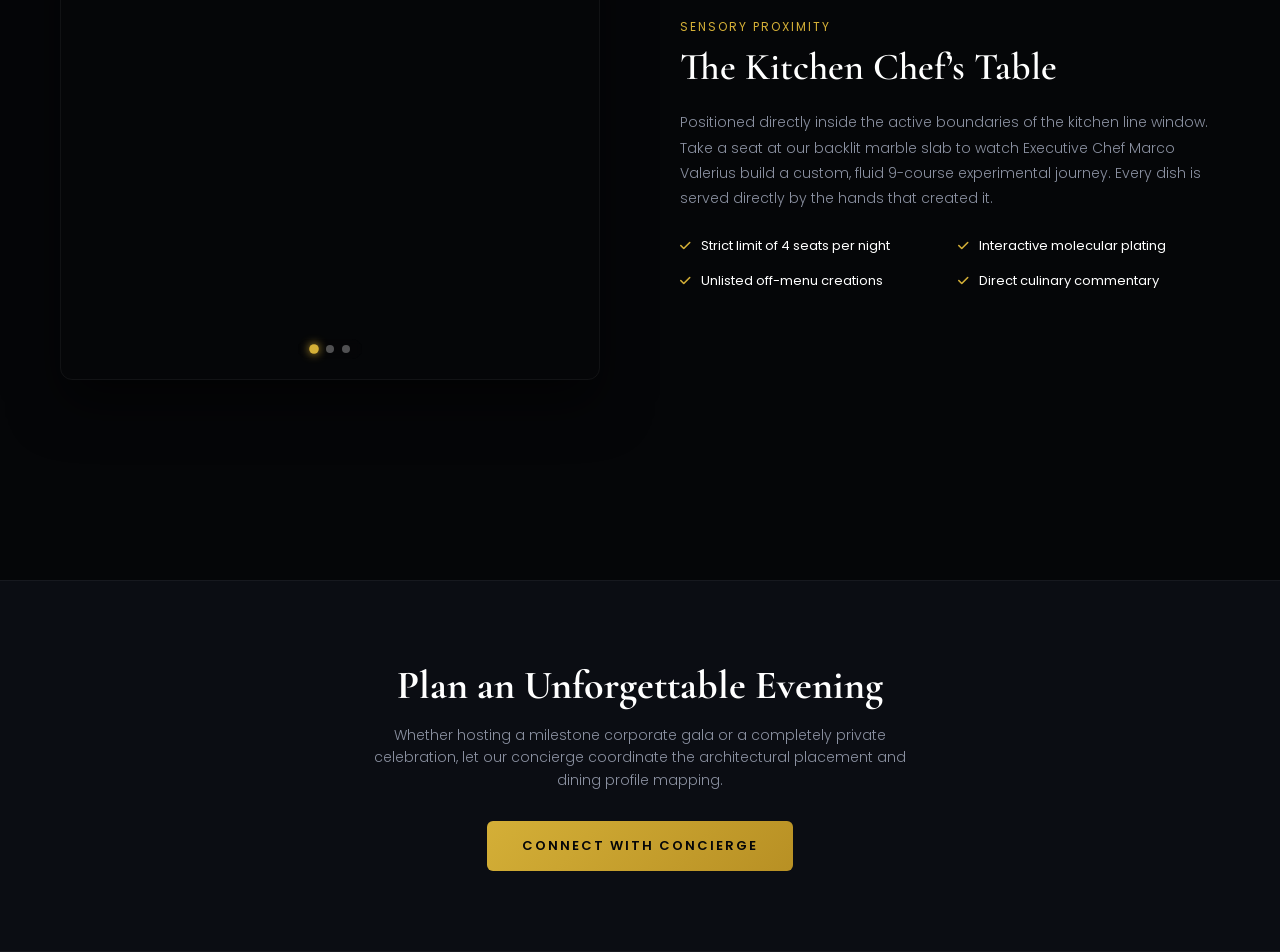
==== commit 5cebb5f8: "Update experiences.html" ====
--- a/experiences.html
+++ b/experiences.html
@@ -129,7 +129,7 @@
             <li><a href="booking.html">Booking</a></li>
             <li><a href="about.html">About</a></li>
             <li><a href="experiences.html" class="active">Experiences</a></li>
-            <li><a href="contact.html">Contact</a></li>
+            <li><a href="Contact.html">Contact</a></li>
         </ul>
     </nav>
 
@@ -292,4 +292,4 @@
         });
     </script>
 </body>
-</html>+</html>
